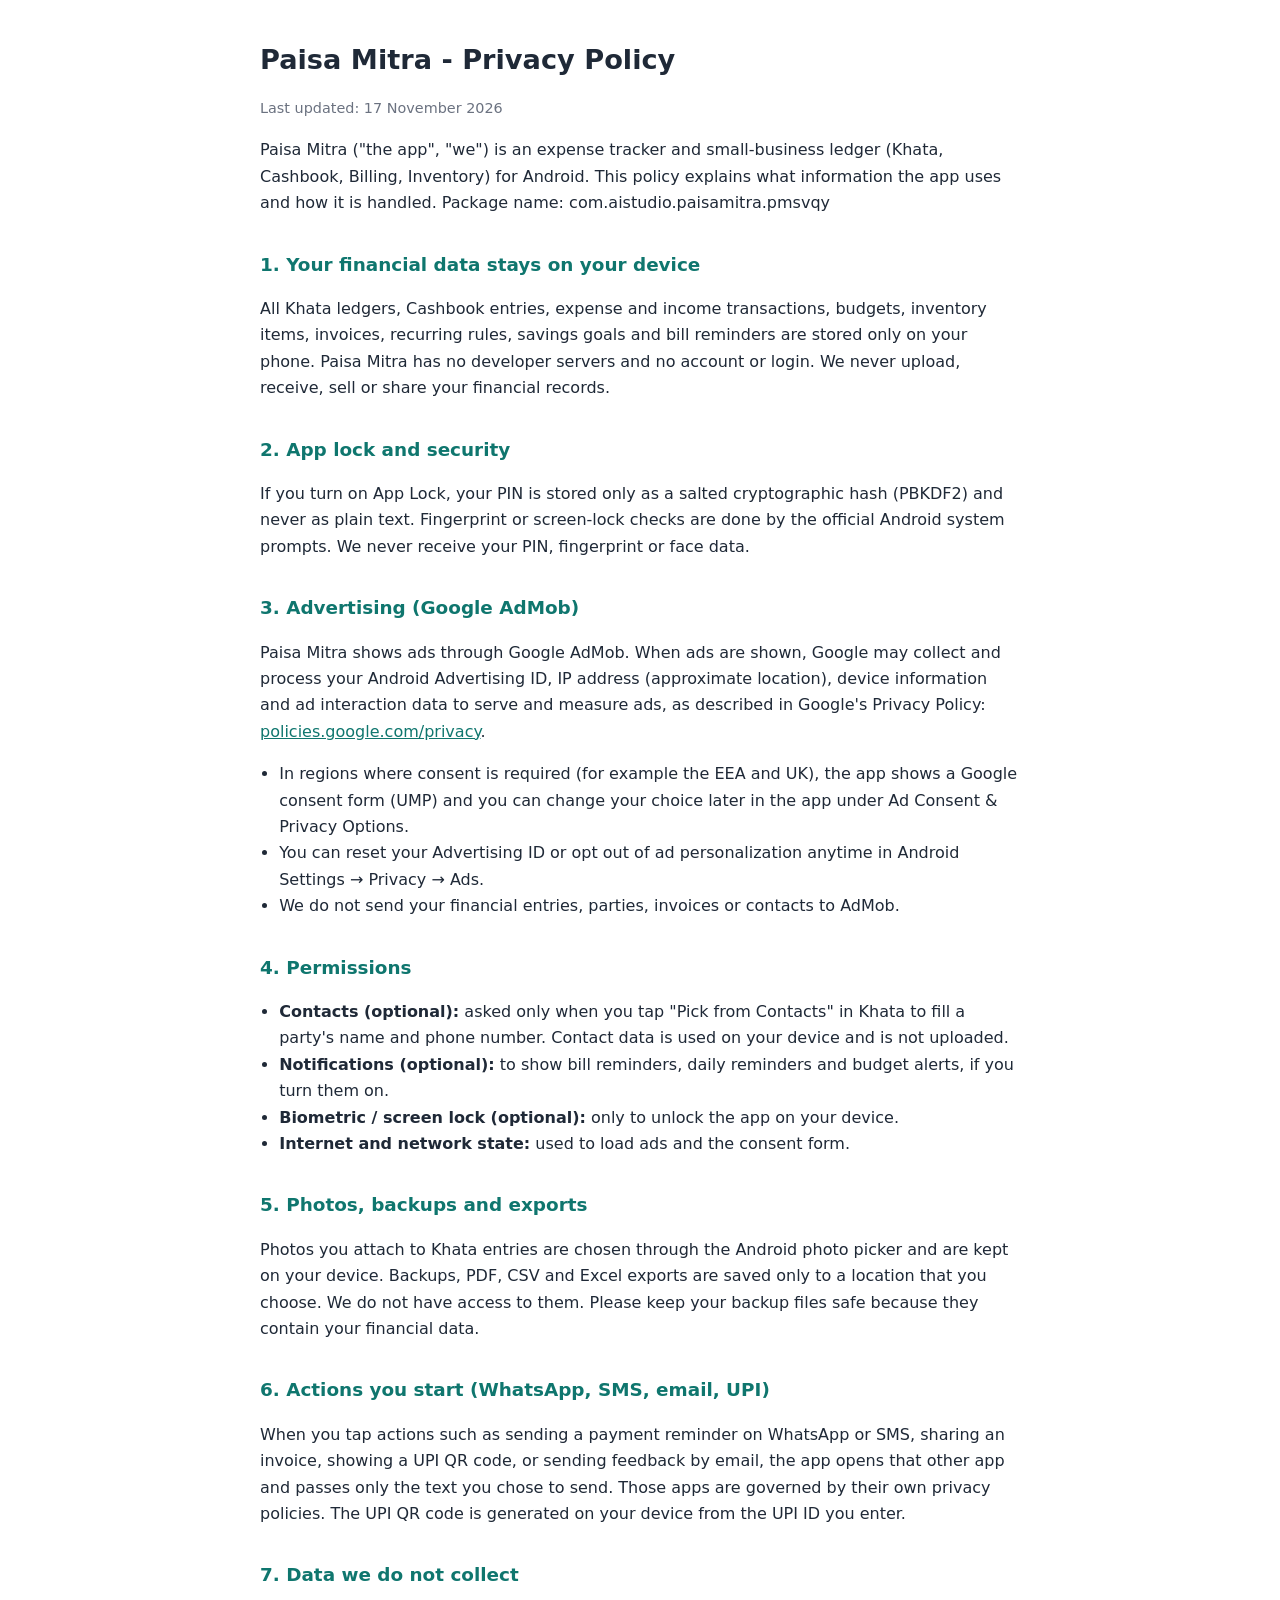
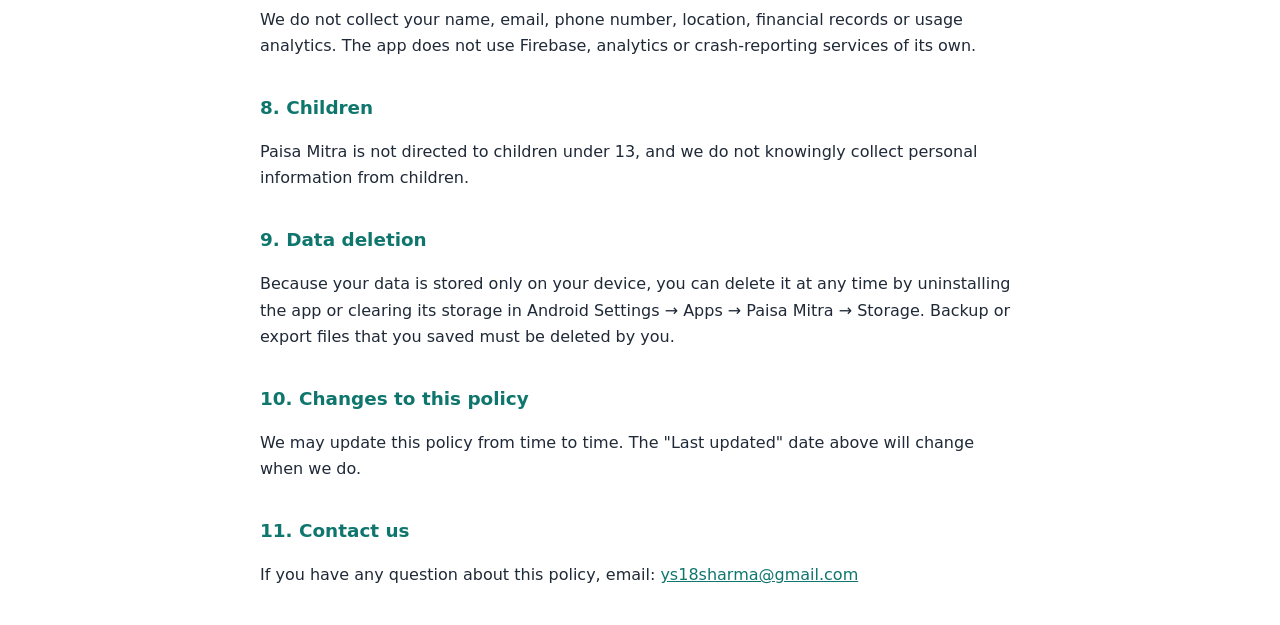
==== index.html @ d7d2b483 "Add privacy policy page for Paisa Mitra app This HTML file contains the privacy policy for the Paisa" ====
<!DOCTYPE html>
<html lang="en">
<head>
<meta charset="utf-8">
<meta name="viewport" content="width=device-width, initial-scale=1">
<title>Paisa Mitra - Privacy Policy</title>
<style>
  body{font-family:system-ui,-apple-system,Segoe UI,Roboto,sans-serif;max-width:760px;margin:0 auto;padding:20px;line-height:1.65;color:#1f2937;background:#ffffff}
  h1{font-size:1.7rem;margin-bottom:4px}
  h2{font-size:1.15rem;margin-top:1.8em;color:#0f766e}
  .meta{color:#6b7280;font-size:.9rem}
  ul{padding-left:1.2em}
  a{color:#0f766e}
  @media (prefers-color-scheme: dark){
    body{background:#111827;color:#e5e7eb}
    h2,a{color:#5eead4}
    .meta{color:#9ca3af}
  }
</style>
</head>
<body>

<h1>Paisa Mitra - Privacy Policy</h1>
<p class="meta">Last updated: 17 November 2026</p>

<p>Paisa Mitra ("the app", "we") is an expense tracker and small-business ledger (Khata, Cashbook, Billing, Inventory) for Android. This policy explains what information the app uses and how it is handled. Package name: com.aistudio.paisamitra.pmsvqy</p>

<h2>1. Your financial data stays on your device</h2>
<p>All Khata ledgers, Cashbook entries, expense and income transactions, budgets, inventory items, invoices, recurring rules, savings goals and bill reminders are stored only on your phone. Paisa Mitra has no developer servers and no account or login. We never upload, receive, sell or share your financial records.</p>

<h2>2. App lock and security</h2>
<p>If you turn on App Lock, your PIN is stored only as a salted cryptographic hash (PBKDF2) and never as plain text. Fingerprint or screen-lock checks are done by the official Android system prompts. We never receive your PIN, fingerprint or face data.</p>

<h2>3. Advertising (Google AdMob)</h2>
<p>Paisa Mitra shows ads through Google AdMob. When ads are shown, Google may collect and process your Android Advertising ID, IP address (approximate location), device information and ad interaction data to serve and measure ads, as described in Google's Privacy Policy: <a href="https://policies.google.com/privacy">policies.google.com/privacy</a>.</p>
<ul>
  <li>In regions where consent is required (for example the EEA and UK), the app shows a Google consent form (UMP) and you can change your choice later in the app under Ad Consent &amp; Privacy Options.</li>
  <li>You can reset your Advertising ID or opt out of ad personalization anytime in Android Settings → Privacy → Ads.</li>
  <li>We do not send your financial entries, parties, invoices or contacts to AdMob.</li>
</ul>

<h2>4. Permissions</h2>
<ul>
  <li><b>Contacts (optional):</b> asked only when you tap "Pick from Contacts" in Khata to fill a party's name and phone number. Contact data is used on your device and is not uploaded.</li>
  <li><b>Notifications (optional):</b> to show bill reminders, daily reminders and budget alerts, if you turn them on.</li>
  <li><b>Biometric / screen lock (optional):</b> only to unlock the app on your device.</li>
  <li><b>Internet and network state:</b> used to load ads and the consent form.</li>
</ul>

<h2>5. Photos, backups and exports</h2>
<p>Photos you attach to Khata entries are chosen through the Android photo picker and are kept on your device. Backups, PDF, CSV and Excel exports are saved only to a location that you choose. We do not have access to them. Please keep your backup files safe because they contain your financial data.</p>

<h2>6. Actions you start (WhatsApp, SMS, email, UPI)</h2>
<p>When you tap actions such as sending a payment reminder on WhatsApp or SMS, sharing an invoice, showing a UPI QR code, or sending feedback by email, the app opens that other app and passes only the text you chose to send. Those apps are governed by their own privacy policies. The UPI QR code is generated on your device from the UPI ID you enter.</p>

<h2>7. Data we do not collect</h2>
<p>We do not collect your name, email, phone number, location, financial records or usage analytics. The app does not use Firebase, analytics or crash-reporting services of its own.</p>

<h2>8. Children</h2>
<p>Paisa Mitra is not directed to children under 13, and we do not knowingly collect personal information from children.</p>

<h2>9. Data deletion</h2>
<p>Because your data is stored only on your device, you can delete it at any time by uninstalling the app or clearing its storage in Android Settings → Apps → Paisa Mitra → Storage. Backup or export files that you saved must be deleted by you.</p>

<h2>10. Changes to this policy</h2>
<p>We may update this policy from time to time. The "Last updated" date above will change when we do.</p>

<h2>11. Contact us</h2>
<p>If you have any question about this policy, email: <a href="mailto:ys18sharma@gmail.com">ys18sharma@gmail.com</a></p>

</body>
</html>
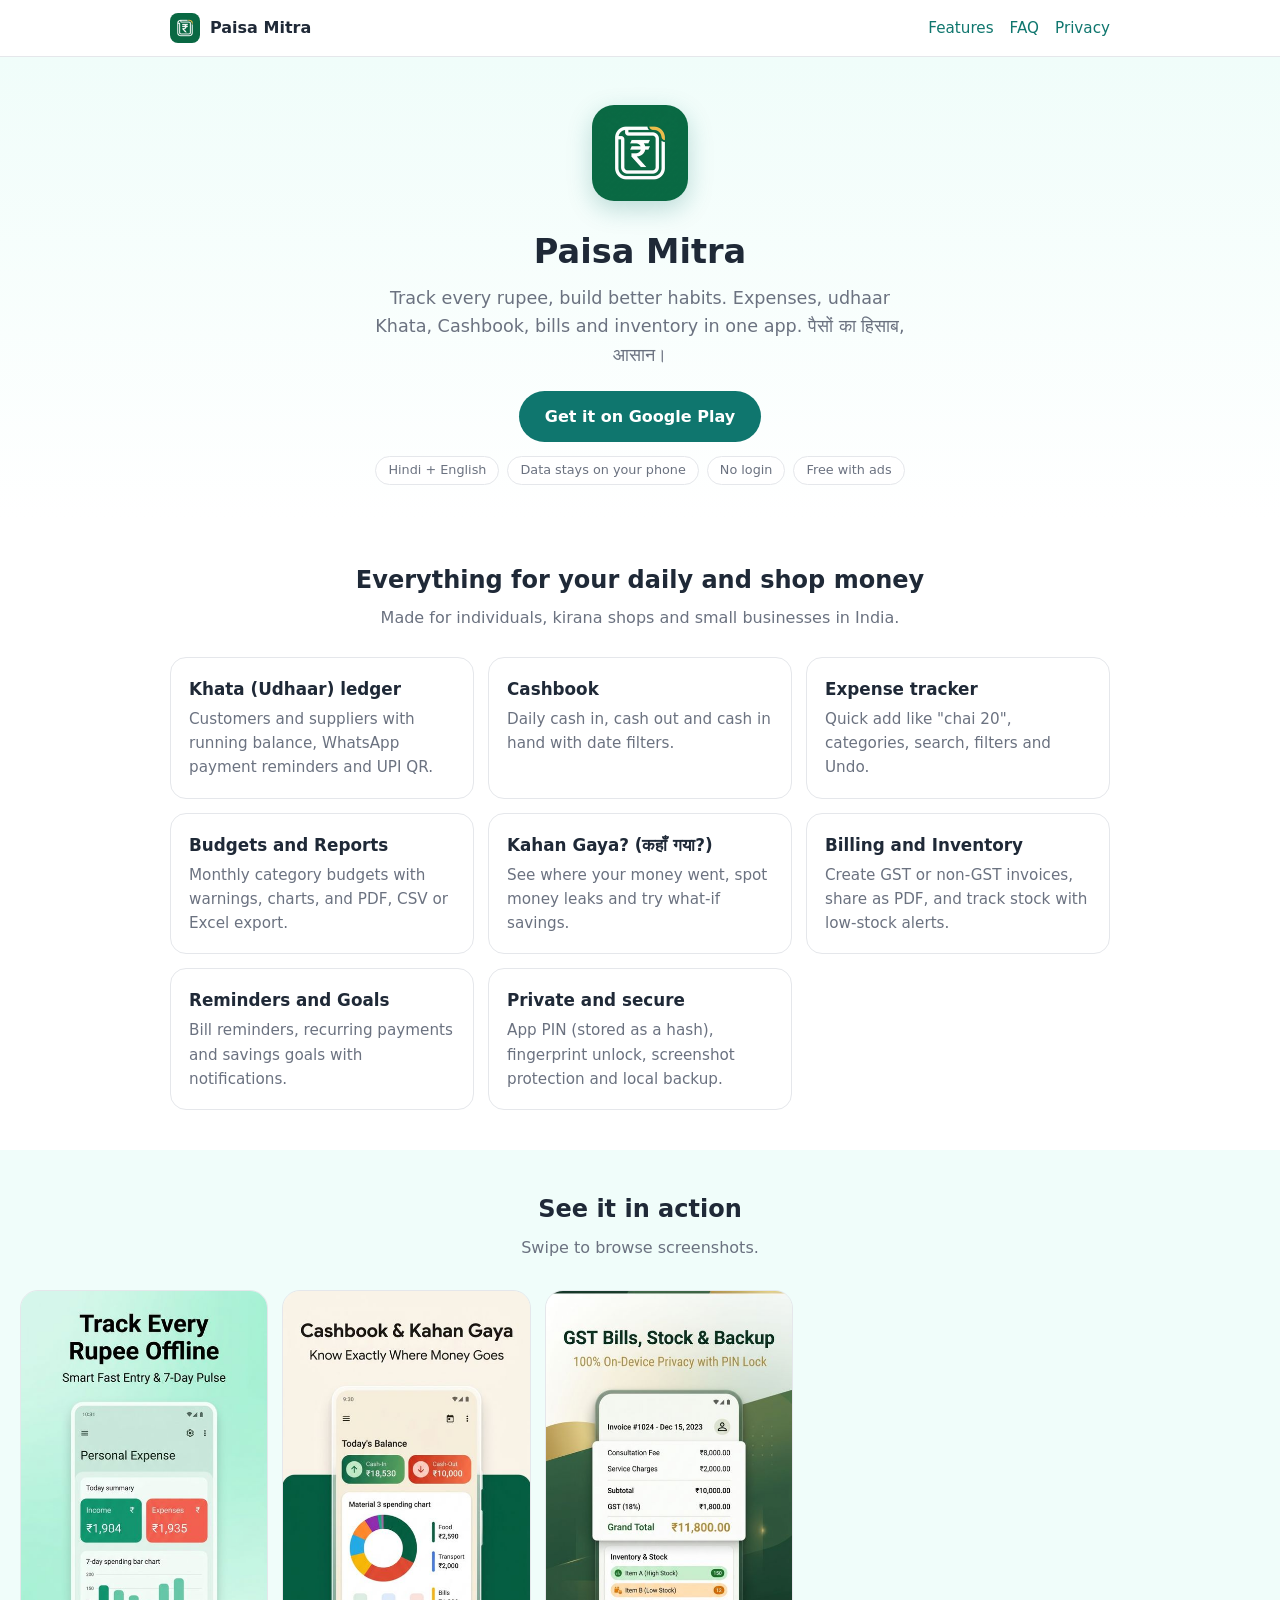
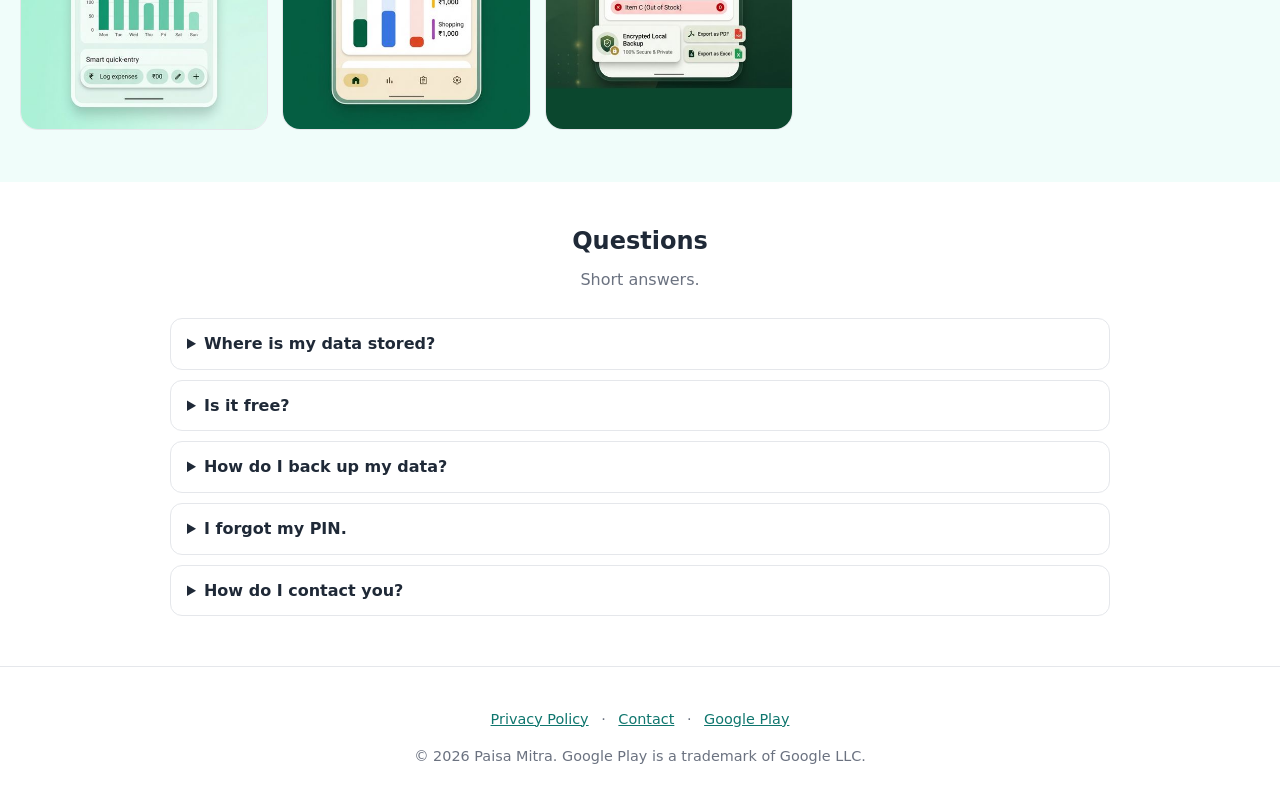
==== commit 36333649: "Add files via upload" ====
--- a/index.html
+++ b/index.html
@@ -3,70 +3,65 @@
 <head>
 <meta charset="utf-8">
 <meta name="viewport" content="width=device-width, initial-scale=1">
-<title>Paisa Mitra - Privacy Policy</title>
-<style>
-  body{font-family:system-ui,-apple-system,Segoe UI,Roboto,sans-serif;max-width:760px;margin:0 auto;padding:20px;line-height:1.65;color:#1f2937;background:#ffffff}
-  h1{font-size:1.7rem;margin-bottom:4px}
-  h2{font-size:1.15rem;margin-top:1.8em;color:#0f766e}
-  .meta{color:#6b7280;font-size:.9rem}
-  ul{padding-left:1.2em}
-  a{color:#0f766e}
-  @media (prefers-color-scheme: dark){
-    body{background:#111827;color:#e5e7eb}
-    h2,a{color:#5eead4}
-    .meta{color:#9ca3af}
-  }
-</style>
+<title>Paisa Mitra - Expense Tracker, Khata, Cashbook &amp; Billing</title>
+<meta name="description" content="Paisa Mitra: track expenses, udhaar khata, cashbook, bills and inventory. Private, on-device data. Hindi and English. Free on Google Play.">
+<meta property="og:title" content="Paisa Mitra - Track Every Rupee, Build Better Habits">
+<meta property="og:description" content="Expenses, Khata, Cashbook, Billing and Inventory in one private app.">
+<meta property="og:image" content="banner.jpg">
+<link rel="icon" href="icon.png">
+<link rel="stylesheet" href="style.css">
 </head>
 <body>
+<header class="top"><div class="wrap">
+  <a class="logo" href="#"><img src="icon.png" alt="">Paisa Mitra</a>
+  <nav><a href="#features">Features</a><a href="#faq">FAQ</a><a href="privacy.html">Privacy</a></nav>
+</div></header>
 
-<h1>Paisa Mitra - Privacy Policy</h1>
-<p class="meta">Last updated: 17 November 2026</p>
+<div class="hero"><div class="wrap">
+  <img class="app" src="icon.png" alt="Paisa Mitra app icon">
+  <h1>Paisa Mitra</h1>
+  <p class="sub">Track every rupee, build better habits. Expenses, udhaar Khata, Cashbook, bills and inventory in one app. पैसों का हिसाब, आसान।</p>
+  <a class="btn" href="https://play.google.com/store/apps/details?id=com.aistudio.paisamitra.pmsvqy">Get it on Google Play</a>
+  <div class="badges"><span class="badge">Hindi + English</span><span class="badge">Data stays on your phone</span><span class="badge">No login</span><span class="badge">Free with ads</span></div>
+</div></div>
 
-<p>Paisa Mitra ("the app", "we") is an expense tracker and small-business ledger (Khata, Cashbook, Billing, Inventory) for Android. This policy explains what information the app uses and how it is handled. Package name: com.aistudio.paisamitra.pmsvqy</p>
+<section id="features"><div class="wrap">
+  <h2>Everything for your daily and shop money</h2>
+  <p class="lead">Made for individuals, kirana shops and small businesses in India.</p>
+  <div class="grid">
+    <div class="card"><h3>Khata (Udhaar) ledger</h3><p>Customers and suppliers with running balance, WhatsApp payment reminders and UPI QR.</p></div>
+    <div class="card"><h3>Cashbook</h3><p>Daily cash in, cash out and cash in hand with date filters.</p></div>
+    <div class="card"><h3>Expense tracker</h3><p>Quick add like "chai 20", categories, search, filters and Undo.</p></div>
+    <div class="card"><h3>Budgets and Reports</h3><p>Monthly category budgets with warnings, charts, and PDF, CSV or Excel export.</p></div>
+    <div class="card"><h3>Kahan Gaya? (कहाँ गया?)</h3><p>See where your money went, spot money leaks and try what-if savings.</p></div>
+    <div class="card"><h3>Billing and Inventory</h3><p>Create GST or non-GST invoices, share as PDF, and track stock with low-stock alerts.</p></div>
+    <div class="card"><h3>Reminders and Goals</h3><p>Bill reminders, recurring payments and savings goals with notifications.</p></div>
+    <div class="card"><h3>Private and secure</h3><p>App PIN (stored as a hash), fingerprint unlock, screenshot protection and local backup.</p></div>
+  </div>
+</div></section>
 
-<h2>1. Your financial data stays on your device</h2>
-<p>All Khata ledgers, Cashbook entries, expense and income transactions, budgets, inventory items, invoices, recurring rules, savings goals and bill reminders are stored only on your phone. Paisa Mitra has no developer servers and no account or login. We never upload, receive, sell or share your financial records.</p>
+<section class="alt"><div class="wrap">
+  <h2>See it in action</h2>
+  <p class="lead">Swipe to browse screenshots.</p>
+</div>
+<div class="shots">
+  <img src="screen1.jpg" alt="Expenses screen" loading="lazy">
+  <img src="screen2.jpg" alt="Cashbook screen" loading="lazy">
+  <img src="screen3.jpg" alt="Billing screen" loading="lazy">
+</div></section>
 
-<h2>2. App lock and security</h2>
-<p>If you turn on App Lock, your PIN is stored only as a salted cryptographic hash (PBKDF2) and never as plain text. Fingerprint or screen-lock checks are done by the official Android system prompts. We never receive your PIN, fingerprint or face data.</p>
+<section id="faq"><div class="wrap faq">
+  <h2>Questions</h2>
+  <p class="lead">Short answers.</p>
+  <details><summary>Where is my data stored?</summary><p>Only on your phone. There is no account and no developer server. See the <a href="privacy.html">Privacy Policy</a>.</p></details>
+  <details><summary>Is it free?</summary><p>Yes. The app is free and supported by Google AdMob ads.</p></details>
+  <details><summary>How do I back up my data?</summary><p>Settings, then Backup. It saves a file to a place you choose, and Restore brings everything back.</p></details>
+  <details><summary>I forgot my PIN.</summary><p>Tap "Forgot PIN" and verify with your phone's screen lock to reset it.</p></details>
+  <details><summary>How do I contact you?</summary><p>Email <a href="mailto:ys18sharma@gmail.com">ys18sharma@gmail.com</a>.</p></details>
+</div></section>
 
-<h2>3. Advertising (Google AdMob)</h2>
-<p>Paisa Mitra shows ads through Google AdMob. When ads are shown, Google may collect and process your Android Advertising ID, IP address (approximate location), device information and ad interaction data to serve and measure ads, as described in Google's Privacy Policy: <a href="https://policies.google.com/privacy">policies.google.com/privacy</a>.</p>
-<ul>
-  <li>In regions where consent is required (for example the EEA and UK), the app shows a Google consent form (UMP) and you can change your choice later in the app under Ad Consent &amp; Privacy Options.</li>
-  <li>You can reset your Advertising ID or opt out of ad personalization anytime in Android Settings → Privacy → Ads.</li>
-  <li>We do not send your financial entries, parties, invoices or contacts to AdMob.</li>
-</ul>
-
-<h2>4. Permissions</h2>
-<ul>
-  <li><b>Contacts (optional):</b> asked only when you tap "Pick from Contacts" in Khata to fill a party's name and phone number. Contact data is used on your device and is not uploaded.</li>
-  <li><b>Notifications (optional):</b> to show bill reminders, daily reminders and budget alerts, if you turn them on.</li>
-  <li><b>Biometric / screen lock (optional):</b> only to unlock the app on your device.</li>
-  <li><b>Internet and network state:</b> used to load ads and the consent form.</li>
-</ul>
-
-<h2>5. Photos, backups and exports</h2>
-<p>Photos you attach to Khata entries are chosen through the Android photo picker and are kept on your device. Backups, PDF, CSV and Excel exports are saved only to a location that you choose. We do not have access to them. Please keep your backup files safe because they contain your financial data.</p>
-
-<h2>6. Actions you start (WhatsApp, SMS, email, UPI)</h2>
-<p>When you tap actions such as sending a payment reminder on WhatsApp or SMS, sharing an invoice, showing a UPI QR code, or sending feedback by email, the app opens that other app and passes only the text you chose to send. Those apps are governed by their own privacy policies. The UPI QR code is generated on your device from the UPI ID you enter.</p>
-
-<h2>7. Data we do not collect</h2>
-<p>We do not collect your name, email, phone number, location, financial records or usage analytics. The app does not use Firebase, analytics or crash-reporting services of its own.</p>
-
-<h2>8. Children</h2>
-<p>Paisa Mitra is not directed to children under 13, and we do not knowingly collect personal information from children.</p>
-
-<h2>9. Data deletion</h2>
-<p>Because your data is stored only on your device, you can delete it at any time by uninstalling the app or clearing its storage in Android Settings → Apps → Paisa Mitra → Storage. Backup or export files that you saved must be deleted by you.</p>
-
-<h2>10. Changes to this policy</h2>
-<p>We may update this policy from time to time. The "Last updated" date above will change when we do.</p>
-
-<h2>11. Contact us</h2>
-<p>If you have any question about this policy, email: <a href="mailto:ys18sharma@gmail.com">ys18sharma@gmail.com</a></p>
-
-</body>
-</html>
+<footer><div class="wrap">
+  <p><a href="privacy.html">Privacy Policy</a> · <a href="mailto:ys18sharma@gmail.com">Contact</a> · <a href="https://play.google.com/store/apps/details?id=com.aistudio.paisamitra.pmsvqy">Google Play</a></p>
+  <p>© 2026 Paisa Mitra. Google Play is a trademark of Google LLC.</p>
+</div></footer>
+</body></html>
--- a/style.css
+++ b/style.css
@@ -0,0 +1,36 @@
+:root{--bg:#ffffff;--bg2:#f0fdfa;--card:#ffffff;--text:#1f2937;--muted:#6b7280;--brand:#0f766e;--brand2:#14b8a6;--line:#e5e7eb}
+@media (prefers-color-scheme:dark){:root{--bg:#0b1210;--bg2:#10201c;--card:#14231f;--text:#e5e7eb;--muted:#9ca3af;--brand:#5eead4;--brand2:#2dd4bf;--line:#1f3a34}}
+*{box-sizing:border-box}html{scroll-behavior:smooth}
+body{margin:0;font-family:system-ui,-apple-system,"Segoe UI",Roboto,sans-serif;background:var(--bg);color:var(--text);line-height:1.6}
+a{color:var(--brand)}
+.wrap{max-width:980px;margin:0 auto;padding:0 20px}
+header.top{position:sticky;top:0;background:var(--bg);border-bottom:1px solid var(--line);z-index:5}
+header.top .wrap{display:flex;align-items:center;justify-content:space-between;height:56px}
+.logo{display:flex;align-items:center;gap:10px;font-weight:700;text-decoration:none;color:var(--text)}
+.logo img{width:30px;height:30px;border-radius:8px}
+nav a{margin-left:16px;text-decoration:none;font-size:.95rem}
+.hero{background:linear-gradient(180deg,var(--bg2),var(--bg));text-align:center;padding:48px 0 36px}
+.hero img.app{width:96px;height:96px;border-radius:22px;box-shadow:0 8px 24px rgba(15,118,110,.25)}
+.hero h1{font-size:2.1rem;margin:16px 0 6px}
+.hero p.sub{font-size:1.1rem;color:var(--muted);max-width:560px;margin:0 auto 22px}
+.btn{display:inline-block;background:var(--brand);color:#fff;padding:13px 26px;border-radius:999px;font-weight:600;text-decoration:none}
+@media (prefers-color-scheme:dark){.btn{color:#062925}}
+.badges{margin-top:14px;display:flex;gap:8px;justify-content:center;flex-wrap:wrap}
+.badge{font-size:.8rem;border:1px solid var(--line);border-radius:999px;padding:3px 12px;color:var(--muted);background:var(--card)}
+section{padding:40px 0}
+section h2{font-size:1.5rem;text-align:center;margin:0 0 6px}
+section p.lead{text-align:center;color:var(--muted);margin:0 auto 26px;max-width:580px}
+.grid{display:grid;grid-template-columns:repeat(auto-fit,minmax(250px,1fr));gap:14px}
+.card{background:var(--card);border:1px solid var(--line);border-radius:16px;padding:18px}
+.card h3{margin:0 0 4px;font-size:1.05rem}.card p{margin:0;color:var(--muted);font-size:.95rem}
+.shots{display:flex;gap:14px;overflow-x:auto;padding:4px 20px 12px;scroll-snap-type:x mandatory;-webkit-overflow-scrolling:touch}
+.shots img{height:440px;width:auto;border-radius:18px;border:1px solid var(--line);scroll-snap-align:center;flex:0 0 auto}
+.alt{background:var(--bg2)}
+.faq details{background:var(--card);border:1px solid var(--line);border-radius:12px;padding:12px 16px;margin-bottom:10px}
+.faq summary{cursor:pointer;font-weight:600}
+.faq p{margin:8px 0 0;color:var(--muted)}
+footer{border-top:1px solid var(--line);padding:26px 0;text-align:center;color:var(--muted);font-size:.9rem}
+footer a{margin:0 8px}
+.doc{max-width:760px;margin:0 auto;padding:28px 20px 40px}
+.doc h1{font-size:1.8rem;margin:0 0 4px}.doc h2{font-size:1.15rem;margin-top:1.8em;color:var(--brand)}
+.doc .meta{color:var(--muted);font-size:.9rem}
